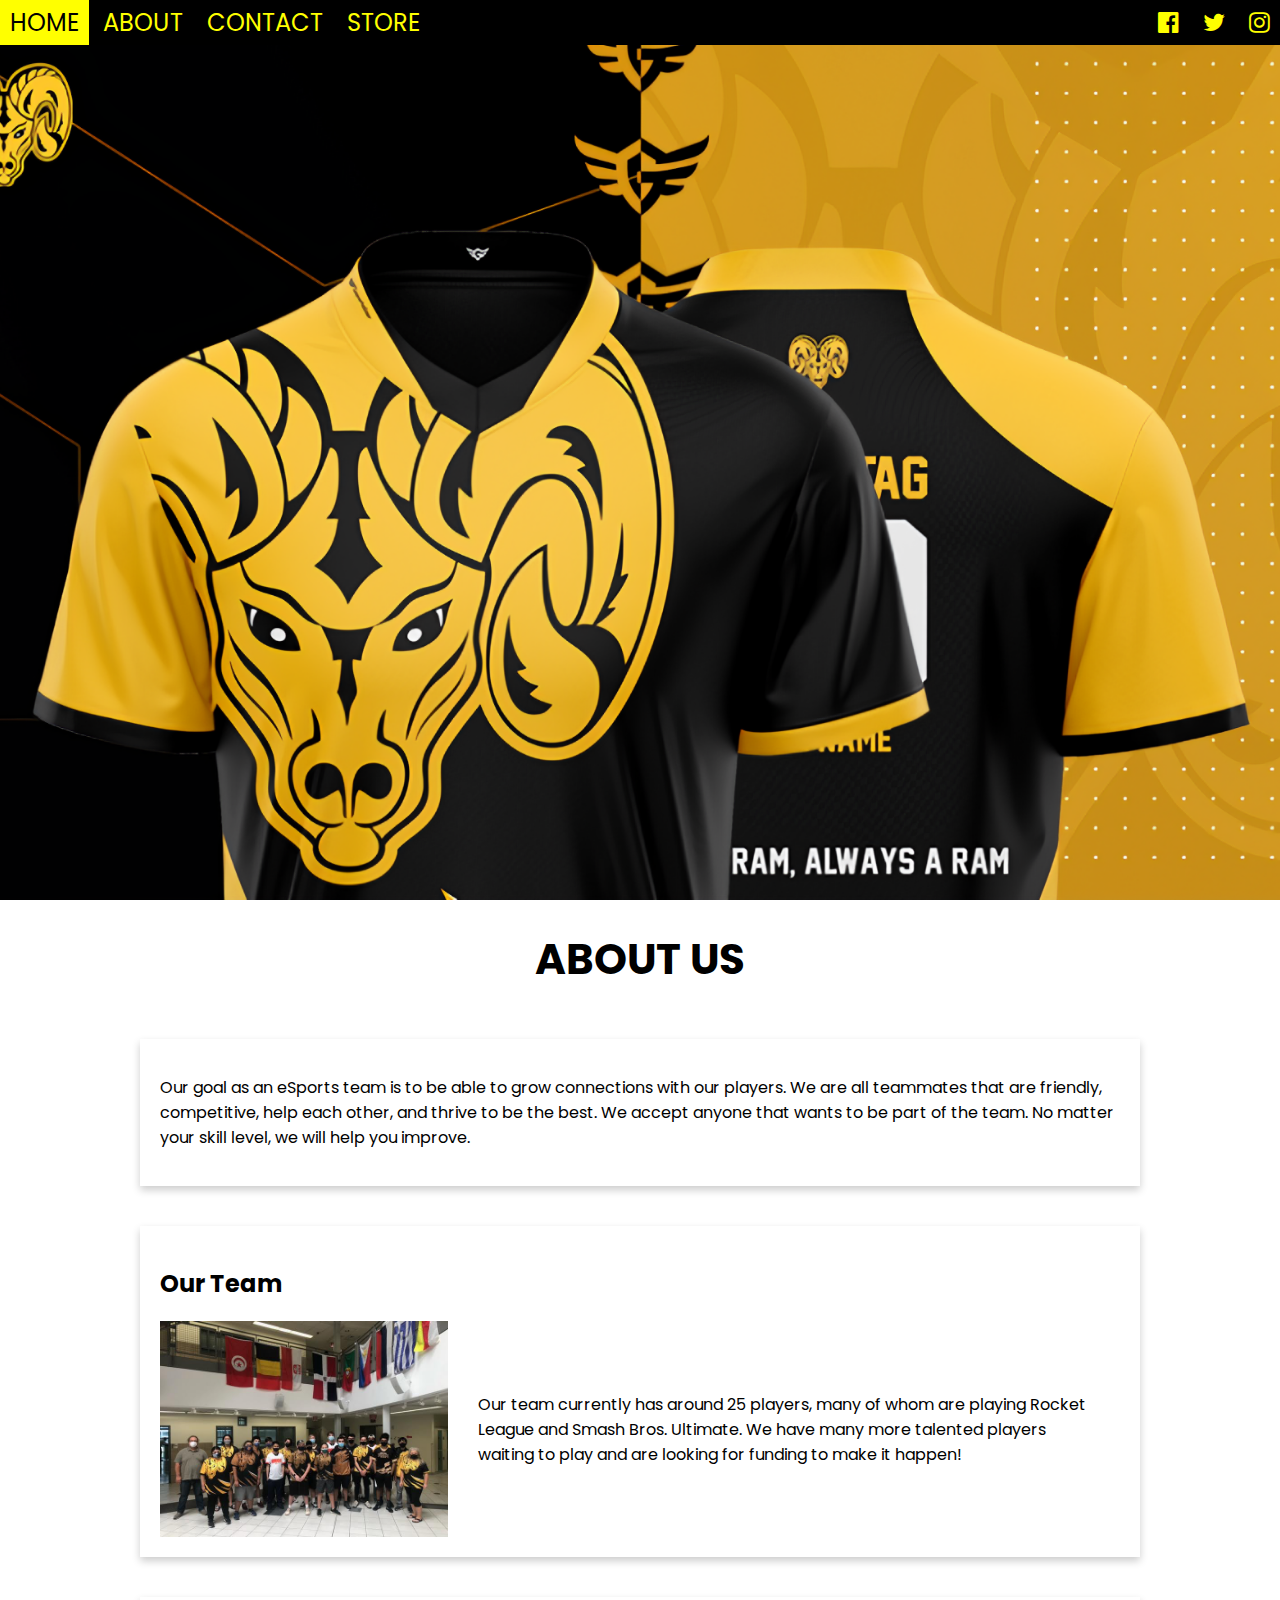
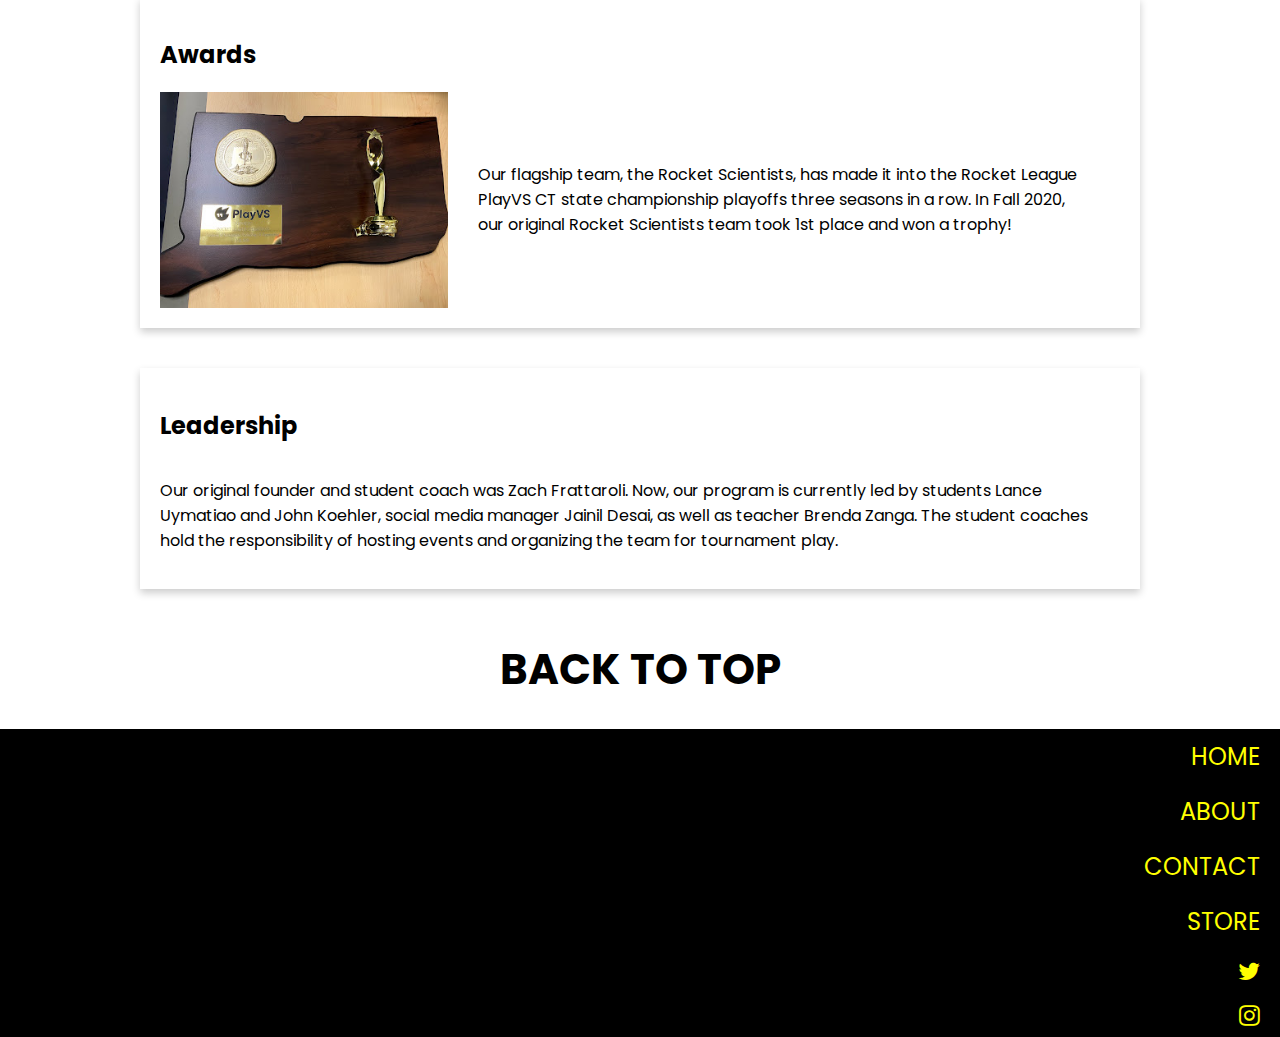
==== about.html @ bc7d5bd3 "Site launch" ====
<!DOCTYPE html>
<html lang="en">

<head>
  <meta charset="UTF-8">
  <meta name="viewport" content="width=device-width, initial-scale=1.0">
  <title>About</title>
  <link rel="stylesheet" href="assets/css/style.css">
  <link rel="stylesheet" href="https://cdnjs.cloudflare.com/ajax/libs/font-awesome/4.7.0/css/font-awesome.min.css">
  <link rel="preconnect" href="https://fonts.gstatic.com">
  <link href="https://fonts.googleapis.com/css2?family=Poppins:wght@500&display=swap" rel="stylesheet">
</head>

<body class='home'>
  <div class="wrapper">
    <header>
      <header>
        <nav>
          <a href="index.html">Home</a>
          <a href="about.html">About</a>
          <a href="contact.html">Contact</a>
          <a href="https://esportsgear.com/collections/aite-rams?page=1">Store</a>
          <nav class="social-nav">
            <a class="facebook" href="https://facebook.com"><i class="fa fa-facebook-official" aria-hidden="true"></i></a>
            <a class="twitter" href="https://twitter.com"><i class="fa fa-twitter" aria-hidden="true"></i></a>
            <a class="instagram" href="https://instagram.com"><i class="fa fa-instagram" aria-hidden="true"></i></a>
          </nav>
        </nav>
      </header>
    </header>
    <div class="big-hero">

    </div>
    <main>
      <h1>About Us</h1>
      <section>
        <p>Our goal as an eSports team is to be able to grow connections with our players. We are all teammates that are friendly, competitive, help each other, and thrive to be the best. We accept anyone that wants to be part of the team. No matter your skill level, we will help you improve. </p>
      </section>
      <section>
        <div class="section-heading">
          <h2>Our Team</h2>
        </div>
        <div class="content-wrapper">
          <div class="section-image">
              <img src="assets/images/team.jfif" alt="Team Image">
          </div>
          <div class="section-content">
            <p>Our team currently has around 25 players, many of whom are playing Rocket League and Smash Bros. Ultimate. We have many more talented players waiting to play and are looking for funding to make it happen!</p>
          </div>
        </div>
      </section>
      <section>
        <div class="section-heading">
          <h2>Awards</h2>
        </div>
        <div class="content-wrapper">
          <div class="section-image">
              <img src="assets/images/trophy.jpeg" alt="Trophy Image">
          </div>
          <div class="section-content">
            <p>Our flagship team, the Rocket Scientists, has made it into the Rocket League PlayVS CT state championship playoffs three seasons in a row. In Fall 2020, our original Rocket Scientists team took 1st place and won a trophy!</p>
          </div>
        </div>
      </section>
      <section>
        <div class="section-heading">
          <h2>Leadership</h2>
        </div>
        <div class="content-wrapper">
          <div>
            <p>Our original founder and student coach was Zach Frattaroli. Now, our program is currently led by students Lance Uymatiao and John Koehler, social media manager Jainil Desai, as well as teacher Brenda Zanga. The student coaches hold the responsibility of hosting events and organizing the team for tournament play.</p>
          </div>
        </div>
      </section>
      <h1><a href='#top'>BACK TO TOP</a></h1>
    </main>
    <footer>
      <nav>
        <a href="/">Home</a>
        <a href="about.html">About</a>
        <a href="contact.html">Contact</a>
        <a href="https://esportsgear.com/collections/aite-rams?page=1">Store</a>
        <a class="twitter" href="https://twitter.com/AITERamsEsports"><i class="fa fa-twitter" aria-hidden="true"></i></a>
        <a class="instagram" href="https://instagram.com/AITE_Rams_Esports"><i class="fa fa-instagram" aria-hidden="true"></i></a>
      </nav>
    </footer>
  </div>
</body>

</html>
---- assets/css/style.css ----
a {
  color: black;
}

.home {
  --primary: #000;
}

* {
  box-sizing: border-box;
}

html {
  font-family: 'Poppins', sans-serif;
  font-size: 16px;
}

body {
  margin: 0;
}

img {
  display: block;
  height: auto;
  width: 100%;
}

.home {
  --light: yellow;
} 
  
header {
  /* position: fixed; */
  background-color: var(--primary);
  width:100%;
  top:0;
  z-index: 10000;
}

header nav a {
  display: block;
  font-size: 1.5em;
  padding: 5px 10px 5px 10px;
  color: var(--light);
  text-decoration: none;
  text-transform: uppercase;
  text-align: center;
}

.social-nav {
  justify-content: center;
  display: flex;
}
    
.big-hero {
  background-image: url("../images/bighero.png");
  background-size: cover;
  background-position:50% 50%;
  background-repeat: no-repeat;
  height: 50vh;
  display:flex;
  align-items: center;
  justify-content: center;
}

a {
  text-decoration: none;
}

h1, li {
  display: block;
  text-transform: uppercase;
  font-size: 42px;
  color: black;
}
    
main {
  display: flex;
  flex-direction: column;
  align-items: center;
}
    
section {
  /* border: 2px solid var(--primary); */
  box-shadow: 0 4px 8px 0 rgba(0,0,0,0.2);
  max-width: 1000px;
  margin: 20px;
  padding: 20px;
}

.gallery {
  border: 0px;
  display: grid;
  grid-template-columns: 1fr;
}

.gallery-image {
  margin: 10px;
}

.calendar {
  border: 0px;
  text-align: center;
}

table {
  border-collapse: collapse;
  width: 90%;
  height: 90vh;
  margin: 0px auto 0px auto;
  border: 1px solid black;
}

th,td {
  border: 1px solid black;
}

form {
  border: 2px solid black;
  padding: 10px;
  text-transform: uppercase;
}

input {
  margin: 10px;
}
    
footer {
  background-color: var(--primary);
}
    
footer nav a {
  display: flex;
  flex-direction: column;
  text-align: right;
  font-size: 1.5em;
  padding: 10px 20px 10px 20px;
  color: var(--light);
  text-decoration: none;
  text-transform: uppercase;
}
  
footer {
  background-color: var(--primary);
}
  
footer nav a {
  display: flex;
  flex-direction: column;
  text-align: right;
  font-size: 1.5em;
  padding: 10px 20px 10px 20px;
  color: var(--light);
  text-decoration: none;
  text-transform: uppercase;
}

.dropdown {
  display: block;
}

.dropdown-content {
  background-color: var(--primary);
  display: none;
  position: absolute;
  }

.dropdown-content a {
  color: var(--light);
  display: block;
  text-align: center;
}
    
a:hover {
  color: var(--primary);
  background-color: var(--light);
}

@media screen and (min-width: 768px) {
  header nav a {
    font-size: 1.5em;
  }
  
  footer nav a {
    font-size: 1.5em;
  }
  
  .dropdown {
    display: inline-block;
  }
  .dropdown:hover .dropdown-content {
    display: block;
  }
  .gallery {
    grid-template-columns: 1fr 1fr;
  }
}
  
@media screen and (min-width: 990px) {

  main {
    display: flex;
    flex-direction: column;
    align-items: center;
  }
  
  header {
    position: fixed;
  }

  header nav a {
    display: inline-block;
  }

  nav a, .social-nav {
    display: inline;
  }
  .social-nav {
    float: right;
  }

  .content-wrapper {
    display: flex;
  }
 
  section {
    
    /* border: 2px solid var(--primary); */
    margin: 20px;
    padding: 20px;
  }
  
  .section-image {
    width: 30%;
  }
  
  .section-content {
    display: flex;
    width: 70%;
    text-align: left;
    align-items: center;
    padding: 30px;
  }
  
  .big-hero {
    margin-top: 0px; 
    height: 100vh;
  }
  
  h1 {
    font-size: 42px;
  }

  .dropdown {
    display: inline-block;
  }
  .dropdown:hover .dropdown-content a {
    display: block;
  }

  .gallery {
    grid-template-columns: 1fr 1fr 1fr;
  }
}
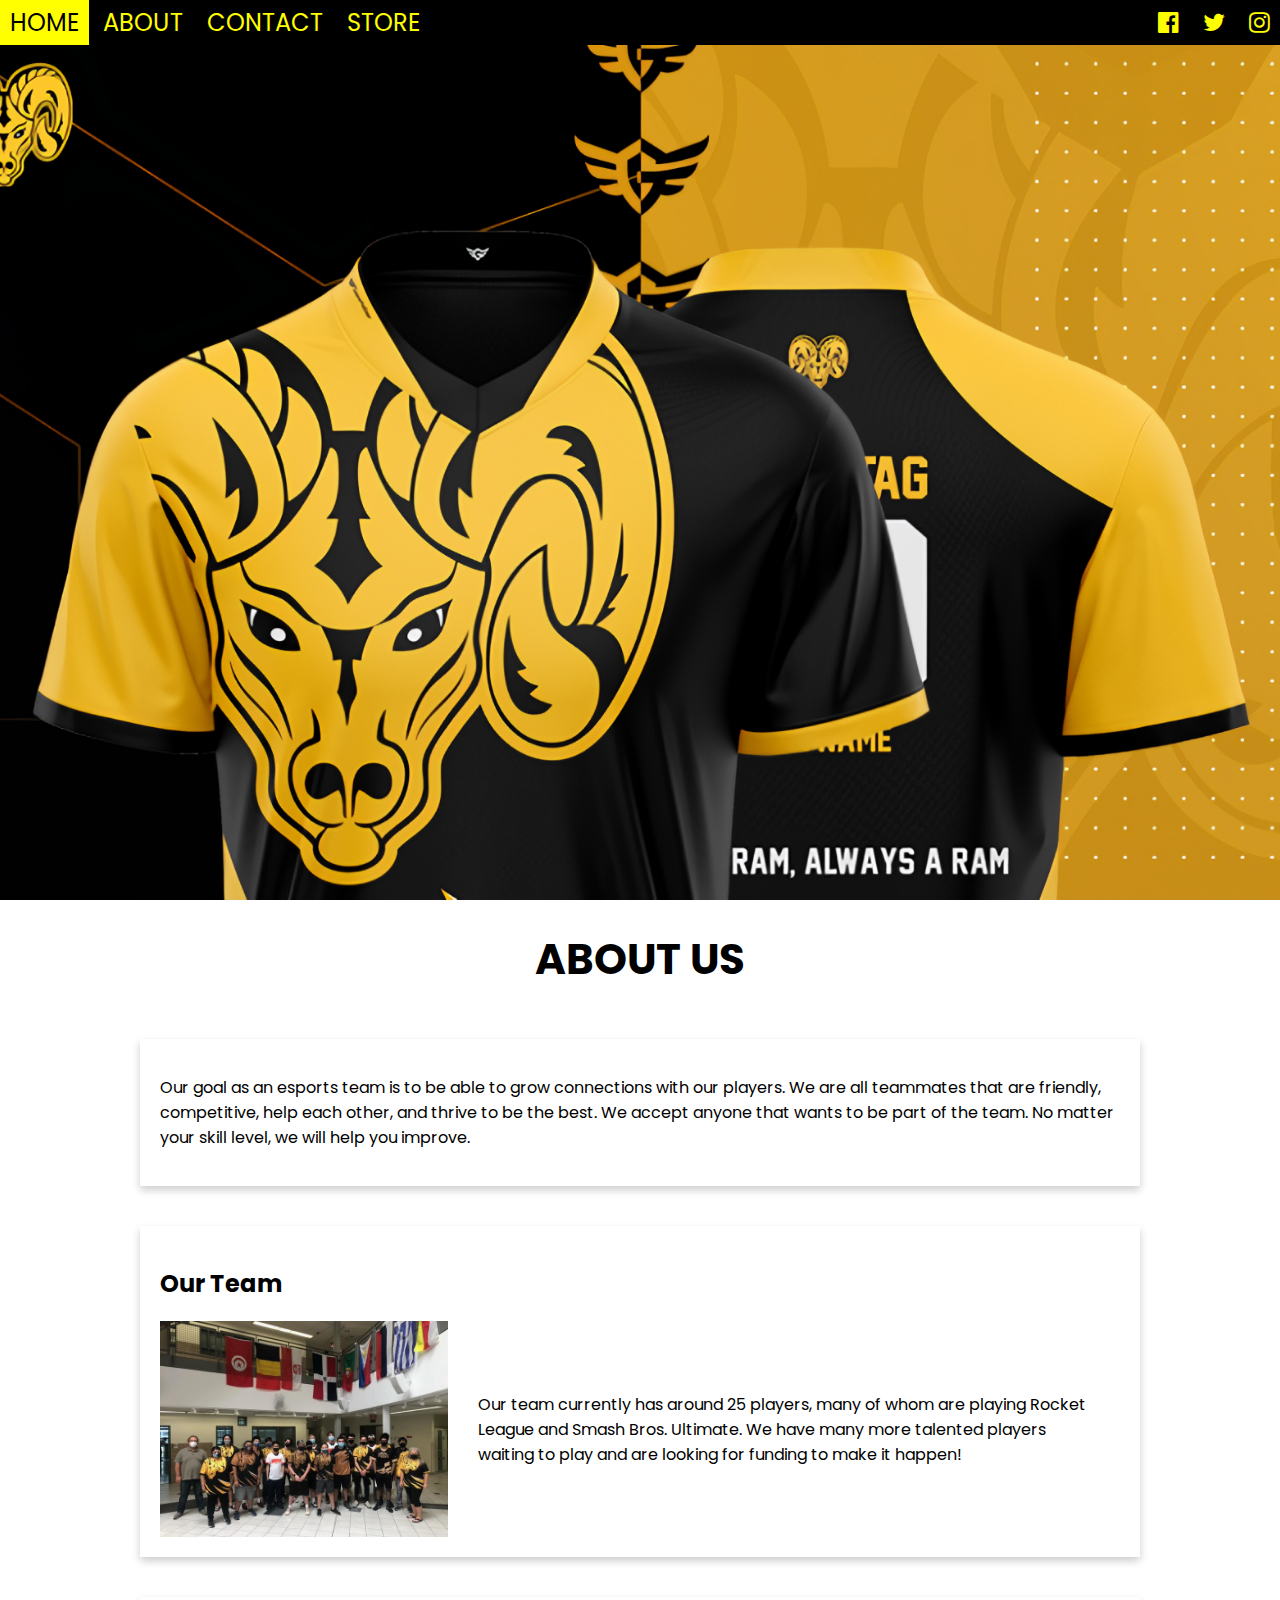
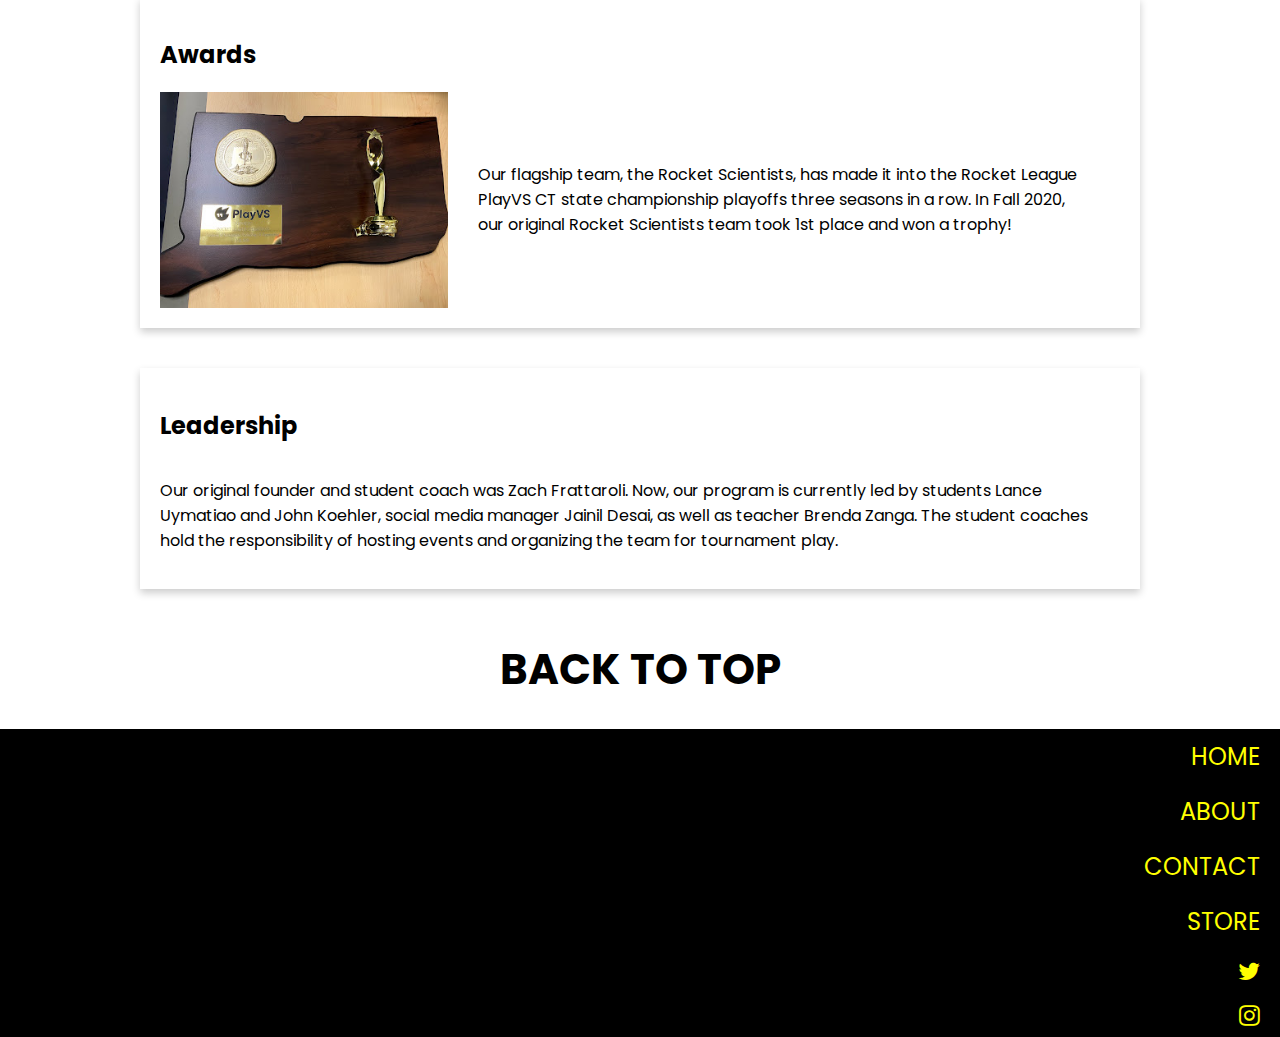
==== commit d4415288: "Update about.html" ====
--- a/about.html
+++ b/about.html
@@ -34,7 +34,7 @@
     <main>
       <h1>About Us</h1>
       <section>
-        <p>Our goal as an eSports team is to be able to grow connections with our players. We are all teammates that are friendly, competitive, help each other, and thrive to be the best. We accept anyone that wants to be part of the team. No matter your skill level, we will help you improve. </p>
+        <p>Our goal as an esports team is to be able to grow connections with our players. We are all teammates that are friendly, competitive, help each other, and thrive to be the best. We accept anyone that wants to be part of the team. No matter your skill level, we will help you improve. </p>
       </section>
       <section>
         <div class="section-heading">
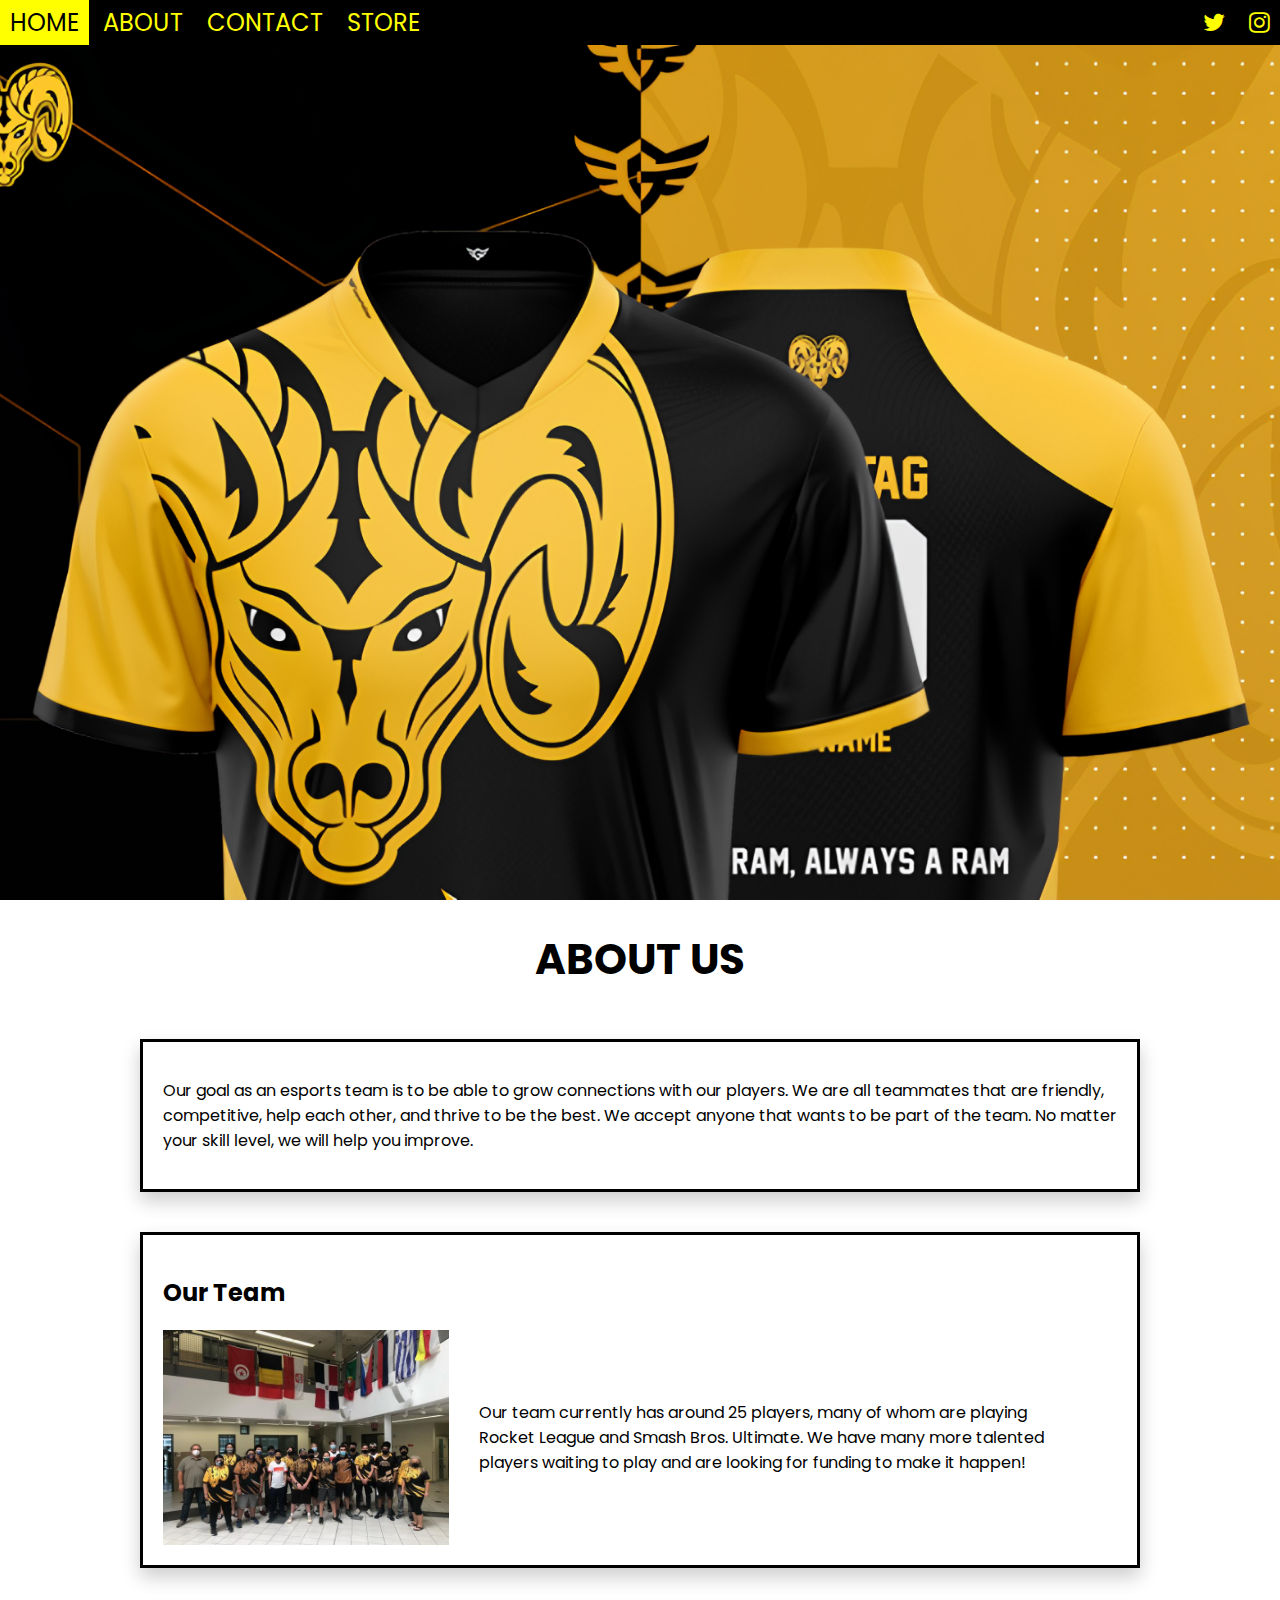
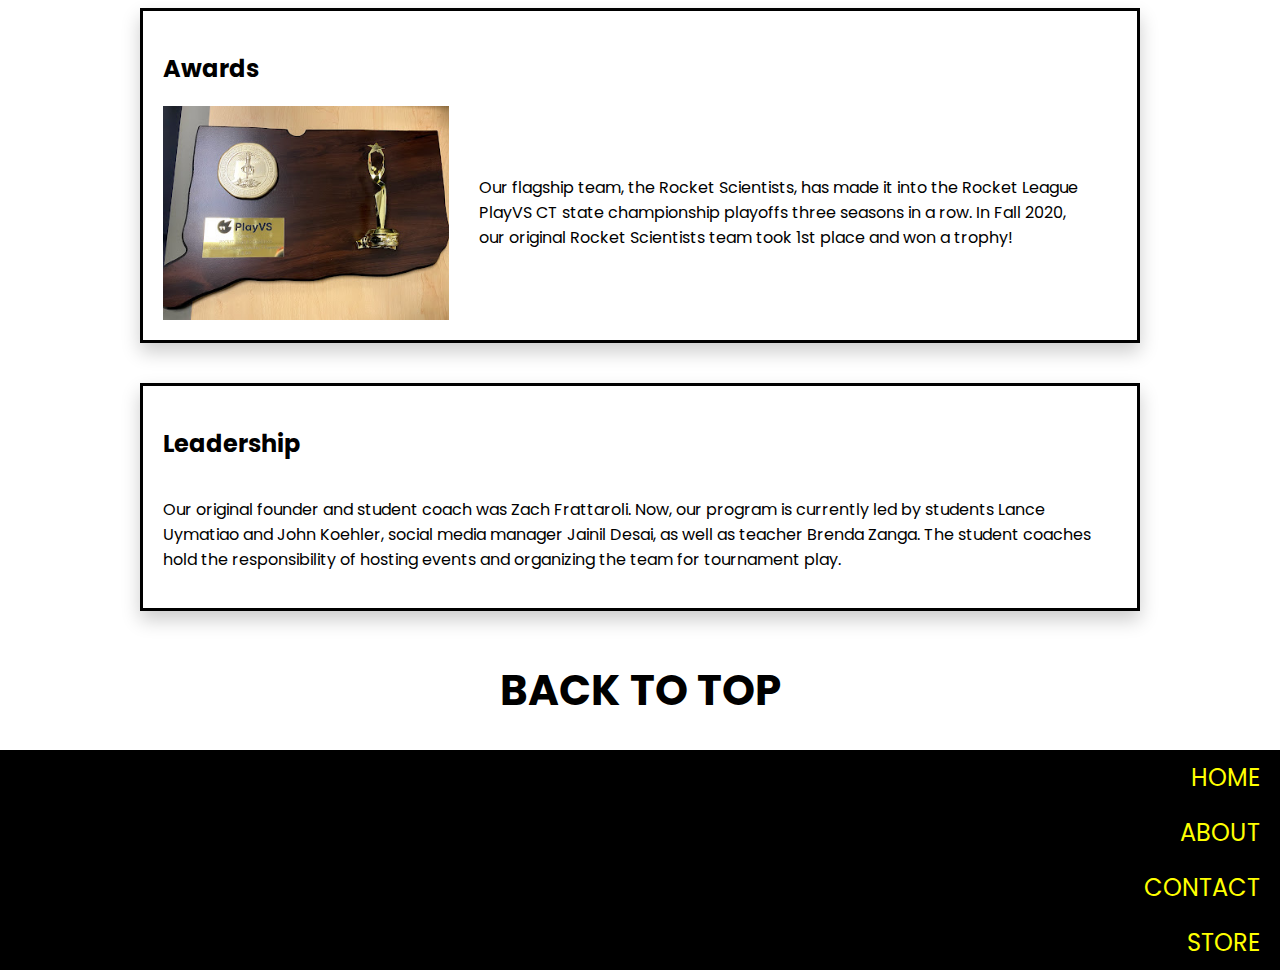
==== commit 837a0230: "Section graphic change and footer shorten" ====
--- a/about.html
+++ b/about.html
@@ -21,7 +21,6 @@
           <a href="contact.html">Contact</a>
           <a href="https://esportsgear.com/collections/aite-rams?page=1">Store</a>
           <nav class="social-nav">
-            <a class="facebook" href="https://facebook.com"><i class="fa fa-facebook-official" aria-hidden="true"></i></a>
             <a class="twitter" href="https://twitter.com"><i class="fa fa-twitter" aria-hidden="true"></i></a>
             <a class="instagram" href="https://instagram.com"><i class="fa fa-instagram" aria-hidden="true"></i></a>
           </nav>
@@ -80,8 +79,6 @@
         <a href="about.html">About</a>
         <a href="contact.html">Contact</a>
         <a href="https://esportsgear.com/collections/aite-rams?page=1">Store</a>
-        <a class="twitter" href="https://twitter.com/AITERamsEsports"><i class="fa fa-twitter" aria-hidden="true"></i></a>
-        <a class="instagram" href="https://instagram.com/AITE_Rams_Esports"><i class="fa fa-instagram" aria-hidden="true"></i></a>
       </nav>
     </footer>
   </div>
--- a/assets/css/style.css
+++ b/assets/css/style.css
@@ -81,11 +81,15 @@
 }
     
 section {
-  /* border: 2px solid var(--primary); */
-  box-shadow: 0 4px 8px 0 rgba(0,0,0,0.2);
+  border: 3px solid var(--primary);
+  box-shadow: 0 9px 18px 0 rgba(0,0,0,0.2);
   max-width: 1000px;
   margin: 20px;
   padding: 20px;
+}
+
+section:hover {
+  transform: scale(1.01); /* (150% zoom - Note: if the zoom is too large, it will go outside of the viewport) */
 }
 
 .gallery {
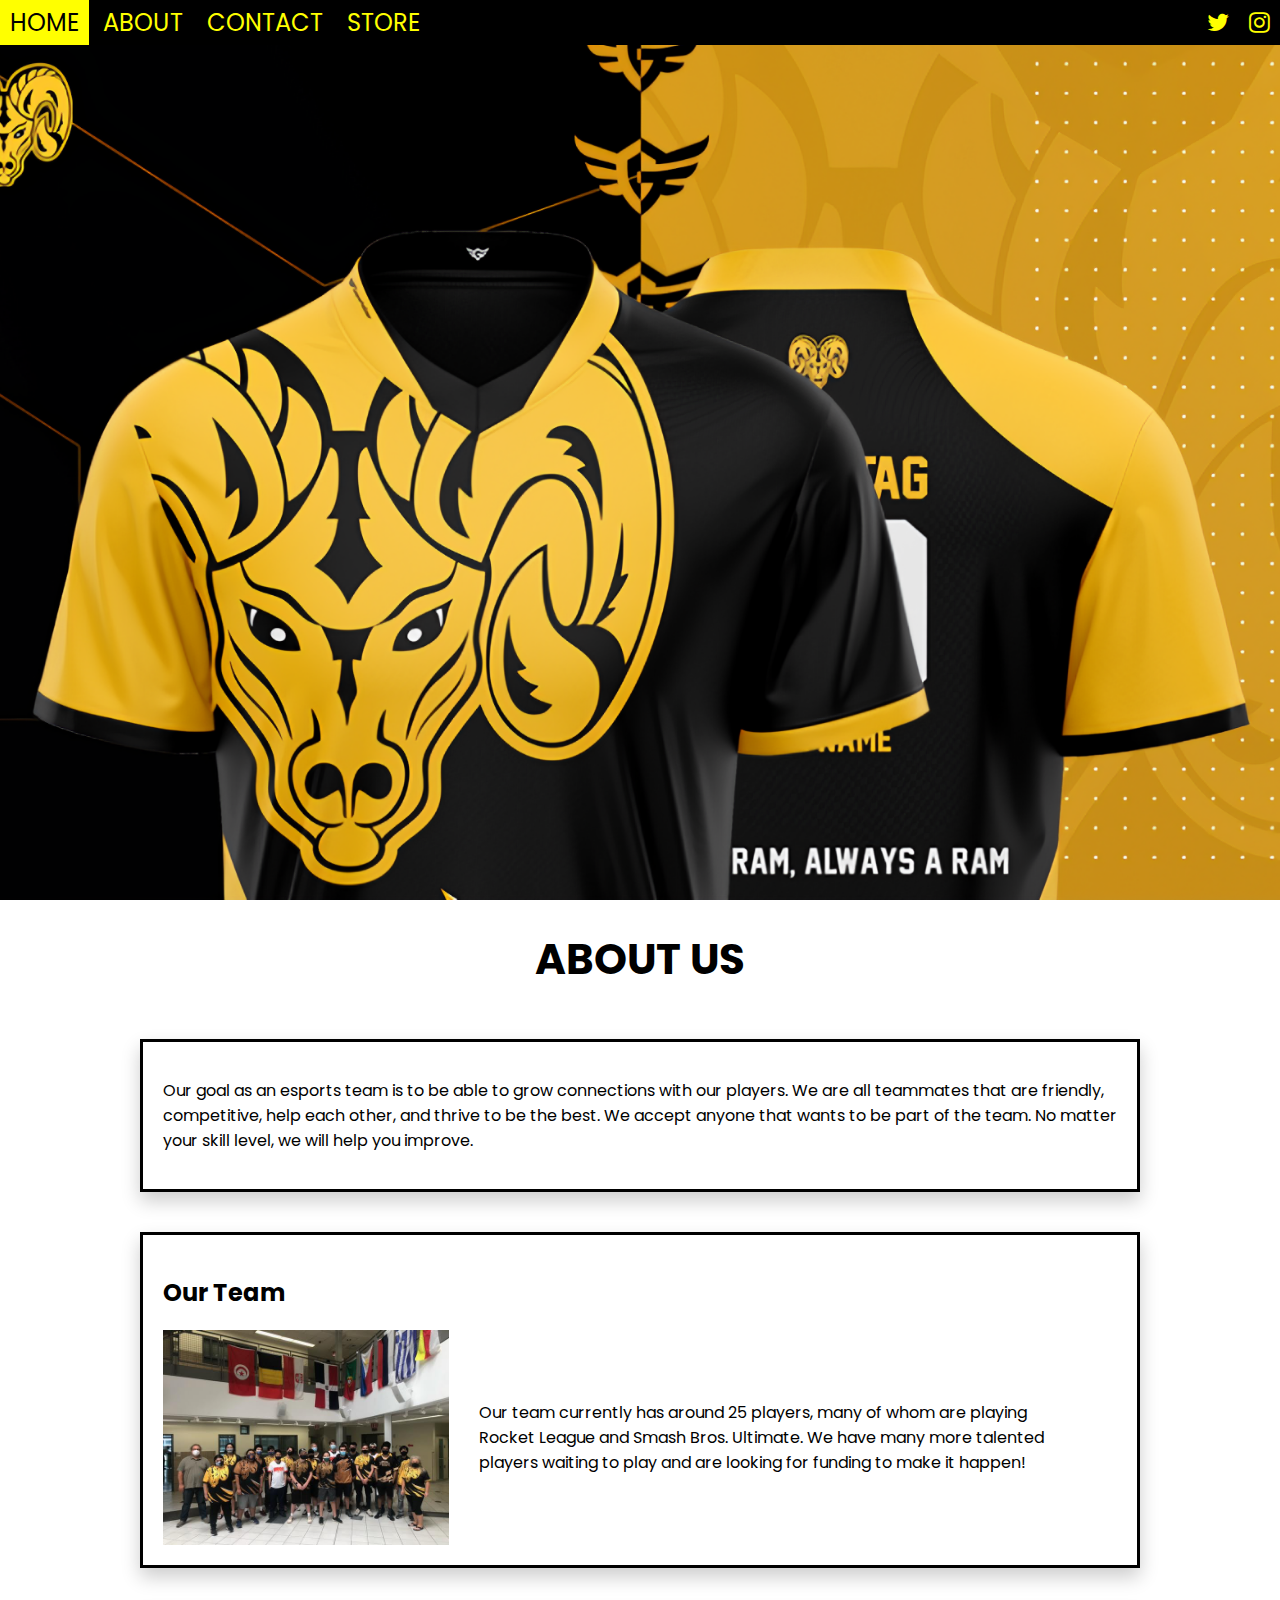
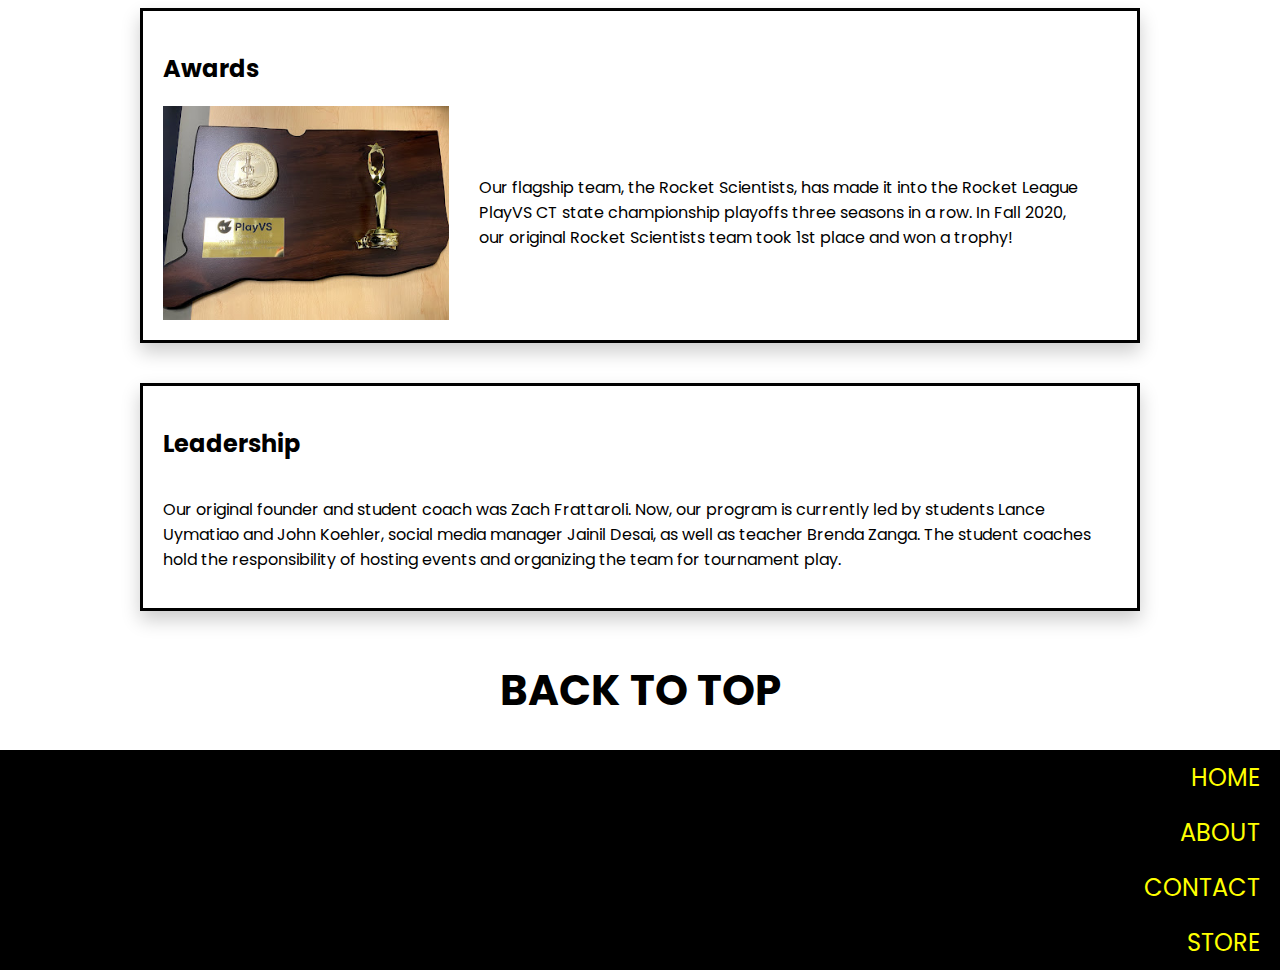
==== commit 762395b2: "Hamburger Menu for other pages" ====
--- a/about.html
+++ b/about.html
@@ -12,21 +12,36 @@
 </head>
 
 <body class='home'>
+
+  <script>
+    function hamburger() {
+      var x = document.getElementById("top-nav");
+      if (x.style.display === "block") {
+        x.style.display = "none";
+      } else {
+        x.style.display = "block";
+      }
+    }
+  </script>
+
   <div class="wrapper">
     <header>
-      <header>
-        <nav>
-          <a href="index.html">Home</a>
-          <a href="about.html">About</a>
-          <a href="contact.html">Contact</a>
-          <a href="https://esportsgear.com/collections/aite-rams?page=1">Store</a>
+      <nav class='mobile-nav'>
+        <a>Rams Esports</a>
+        <a href="javascript:void(0);" class="hamburger" onclick="hamburger()"><i class="fa fa-bars"></i></a>
+      </nav>
+      <nav id="top-nav">
+        <a href="/">Home</a>
+        <a href="about.html">About</a>
+        <a href="contact.html">Contact</a>
+        <a href="https://esportsgear.com/collections/aite-rams?page=1">Store</a>
           <nav class="social-nav">
-            <a class="twitter" href="https://twitter.com"><i class="fa fa-twitter" aria-hidden="true"></i></a>
-            <a class="instagram" href="https://instagram.com"><i class="fa fa-instagram" aria-hidden="true"></i></a>
+            <a class="twitter" href="https://twitter.com/AITERamsEsports"><i class="fa fa-twitter" aria-hidden="true"></i></a>
+            <a class="instagram" href="https://instagram.com/AITE_Rams_Esports"><i class="fa fa-instagram" aria-hidden="true"></i></a>
           </nav>
-        </nav>
-      </header>
+      </nav>
     </header>
+    
     <div class="big-hero">
 
     </div>
--- a/assets/css/style.css
+++ b/assets/css/style.css
@@ -35,9 +35,10 @@
   width:100%;
   top:0;
   z-index: 10000;
-}
-
-header nav a {
+  justify-content: center;
+}
+
+header a {
   display: block;
   font-size: 1.5em;
   padding: 5px 10px 5px 10px;
@@ -47,9 +48,21 @@
   text-align: center;
 }
 
+.top-nav {
+  display: none;
+}
+
 .social-nav {
   justify-content: center;
   display: flex;
+}
+
+.mobile-nav a {
+  display: inline-block;
+}
+
+.hamburger {
+  float: right;
 }
     
 .big-hero {
@@ -89,7 +102,7 @@
 }
 
 section:hover {
-  transform: scale(1.01); /* (150% zoom - Note: if the zoom is too large, it will go outside of the viewport) */
+  transform: scale(1.05); /* (150% zoom - Note: if the zoom is too large, it will go outside of the viewport) */
 }
 
 .gallery {
@@ -181,23 +194,27 @@
 }
 
 @media screen and (min-width: 768px) {
-  header nav a {
+  header nav a, .social-nav a {
     font-size: 1.5em;
+    display: inline-block;
+  }
+
+  .social-nav {
+    float: right;
+  }
+
+  .mobile-nav {
+    display: none;
   }
   
   footer nav a {
     font-size: 1.5em;
   }
-  
-  .dropdown {
-    display: inline-block;
-  }
-  .dropdown:hover .dropdown-content {
-    display: block;
-  }
+
   .gallery {
     grid-template-columns: 1fr 1fr;
   }
+
 }
   
 @media screen and (min-width: 990px) {
@@ -216,20 +233,11 @@
     display: inline-block;
   }
 
-  nav a, .social-nav {
-    display: inline;
-  }
-  .social-nav {
-    float: right;
-  }
-
   .content-wrapper {
     display: flex;
   }
  
   section {
-    
-    /* border: 2px solid var(--primary); */
     margin: 20px;
     padding: 20px;
   }
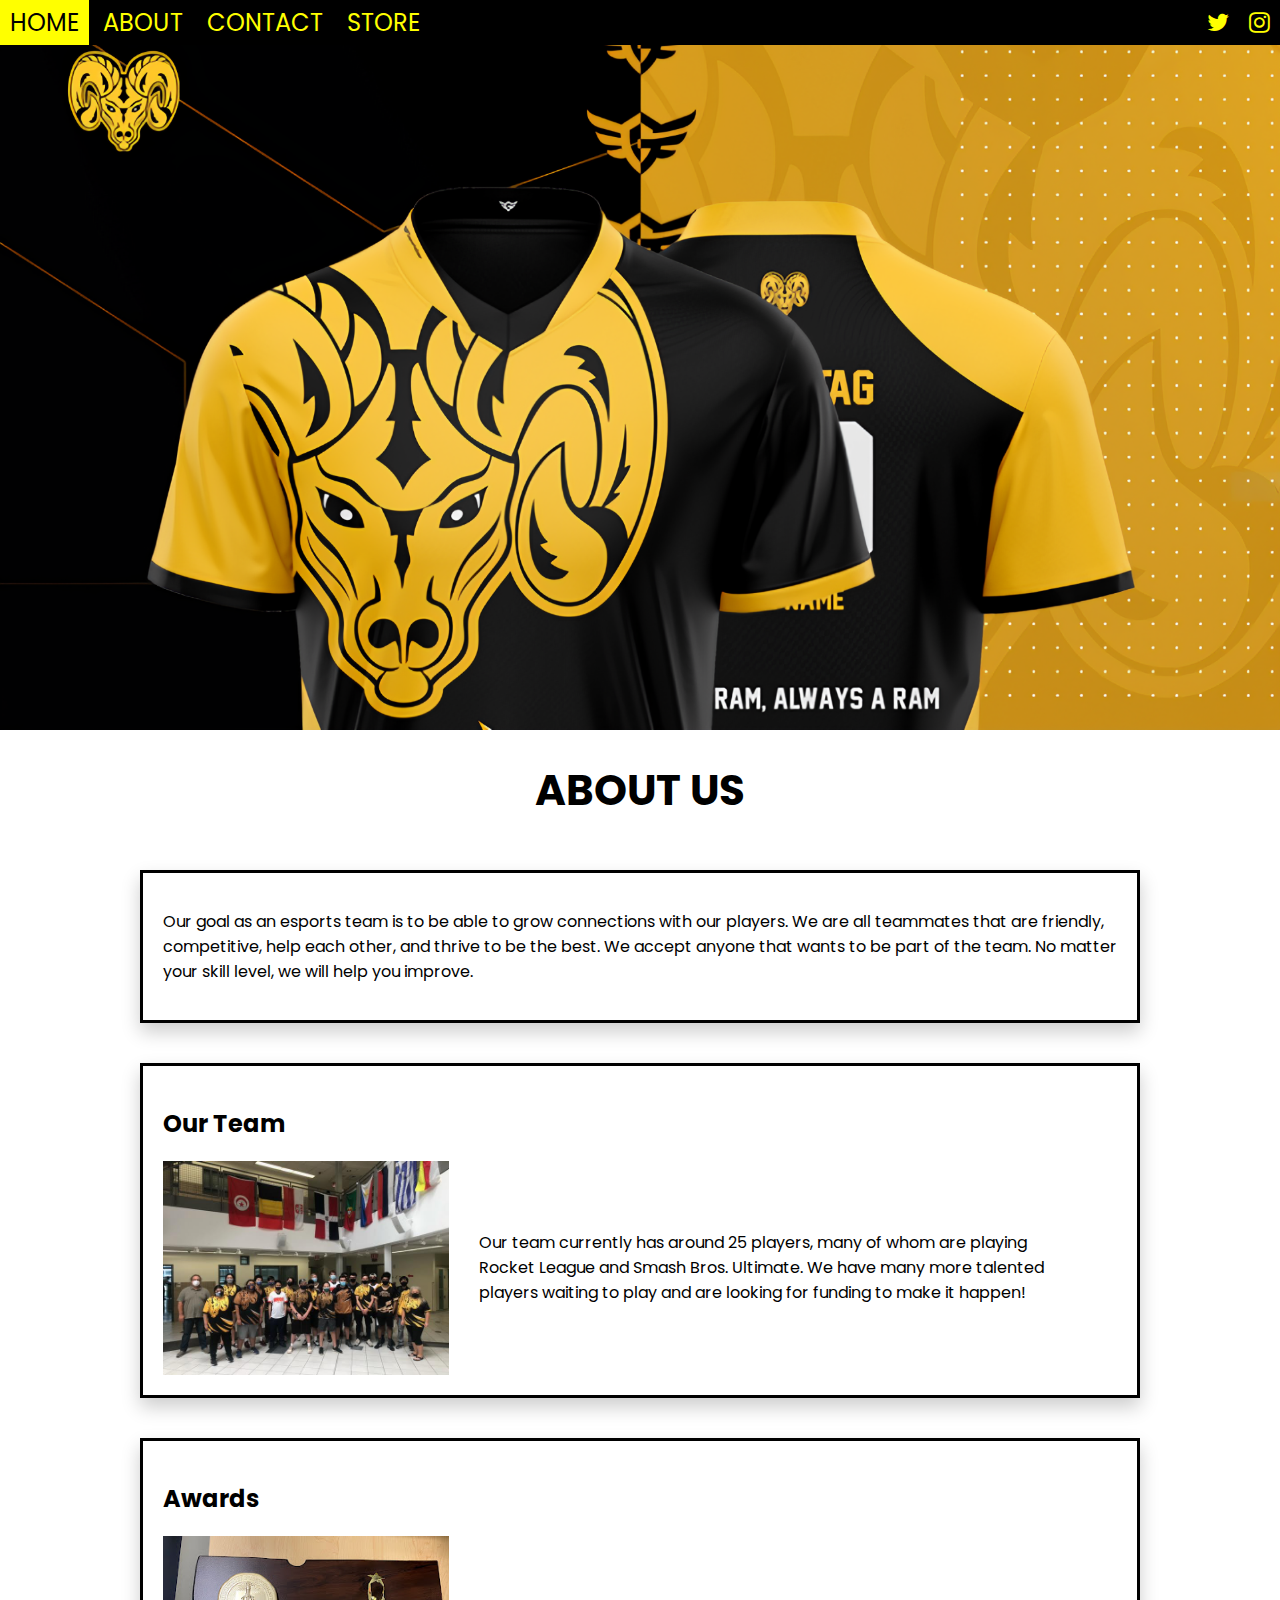
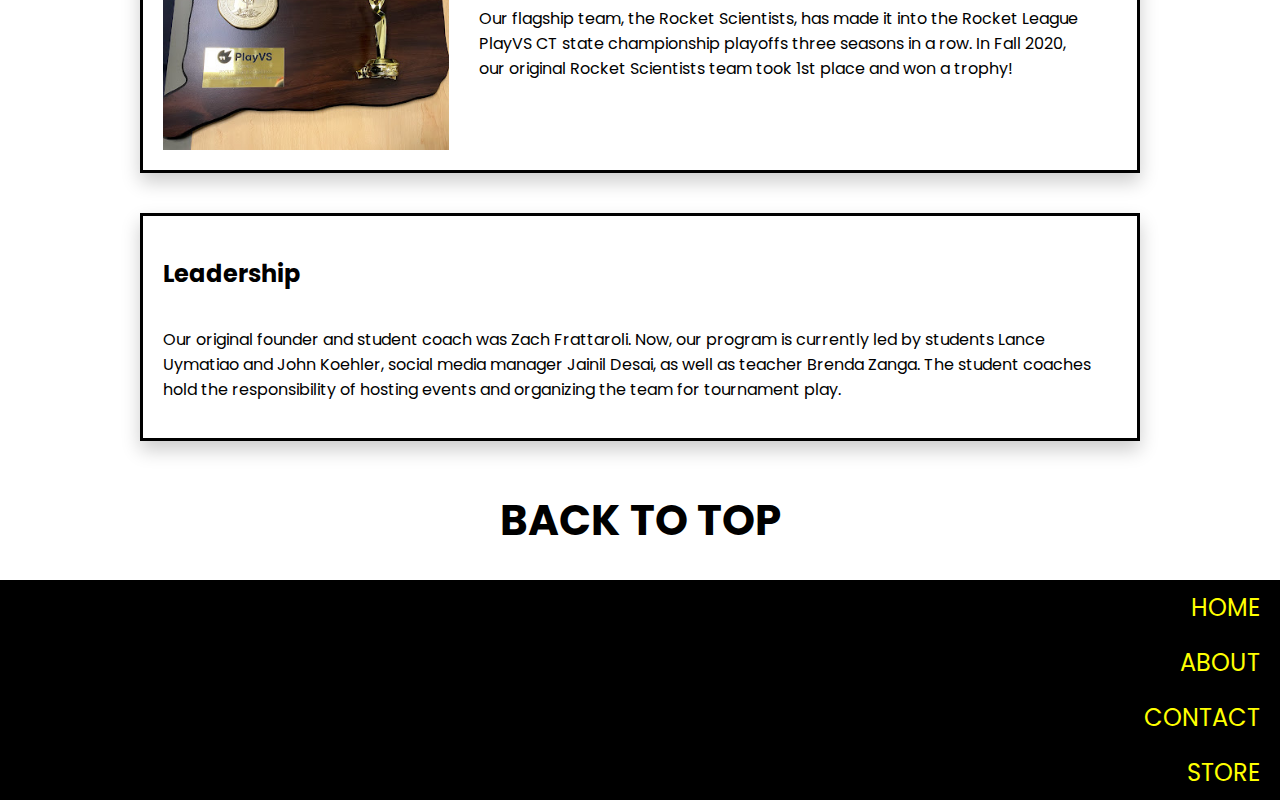
==== commit dbb1ba79: "Big hero slideshow" ====
--- a/about.html
+++ b/about.html
@@ -13,17 +13,6 @@
 
 <body class='home'>
 
-  <script>
-    function hamburger() {
-      var x = document.getElementById("top-nav");
-      if (x.style.display === "block") {
-        x.style.display = "none";
-      } else {
-        x.style.display = "block";
-      }
-    }
-  </script>
-
   <div class="wrapper">
     <header>
       <nav class='mobile-nav'>
@@ -34,17 +23,32 @@
         <a href="/">Home</a>
         <a href="about.html">About</a>
         <a href="contact.html">Contact</a>
-        <a href="https://esportsgear.com/collections/aite-rams?page=1">Store</a>
+        <a href="https://esportsgear.com/collections/aite-rams?page=1" target='_blank'>Store</a>
           <nav class="social-nav">
             <a class="twitter" href="https://twitter.com/AITERamsEsports"><i class="fa fa-twitter" aria-hidden="true"></i></a>
             <a class="instagram" href="https://instagram.com/AITE_Rams_Esports"><i class="fa fa-instagram" aria-hidden="true"></i></a>
           </nav>
       </nav>
     </header>
-    
-    <div class="big-hero">
 
+    <div class="big-hero-container">
+      <div class="slides fade">
+        <img src="assets/images/bighero.png">
+      </div>
+
+      <div class="slides fade">
+        <img src="assets/images/rocketleague.jpg">
+      </div>
+
+      <div class="slides fade">
+        <img src="assets/images/smash.jpg">
+      </div>
+
+      <div class="slides fade">
+        <img src="assets/images/minecraft.png">
+      </div>
     </div>
+
     <main>
       <h1>About Us</h1>
       <section>
@@ -97,6 +101,33 @@
       </nav>
     </footer>
   </div>
+
+  <script>
+    function hamburger() {
+      var x = document.getElementById("top-nav");
+      if (x.style.display === "block") {
+        x.style.display = "none";
+      } else {
+        x.style.display = "block";
+      }
+    }
+
+    var slideIndex = 0;
+    showSlides();
+
+    function showSlides() {
+      var i;
+      var slides = document.getElementsByClassName("slides");
+      for (i = 0; i < slides.length; i++) {
+        slides[i].style.display = "none";
+      }
+      slideIndex++;
+      if (slideIndex > slides.length) {slideIndex = 1}
+      slides[slideIndex-1].style.display = "block";
+      setTimeout(showSlides, 6000); // Change image every 2 seconds
+    } 
+  </script>
+
 </body>
 
 </html>--- a/assets/css/style.css
+++ b/assets/css/style.css
@@ -65,15 +65,32 @@
   float: right;
 }
     
-.big-hero {
-  background-image: url("../images/bighero.png");
-  background-size: cover;
-  background-position:50% 50%;
-  background-repeat: no-repeat;
-  height: 50vh;
-  display:flex;
-  align-items: center;
-  justify-content: center;
+.big-hero-container {
+  width:100%;
+  position: relative;
+  margin: auto;
+}
+
+.slides {
+  width: 100%;
+  display: none;
+} 
+
+.fade {
+  -webkit-animation-name: fade;
+  -webkit-animation-duration: 1.5s;
+  animation-name: fade;
+  animation-duration: 1.5s;
+}
+
+@-webkit-keyframes fade {
+  from {opacity: .4}
+  to {opacity: 1}
+}
+
+@keyframes fade {
+  from {opacity: .4}
+  to {opacity: 1}
 }
 
 a {
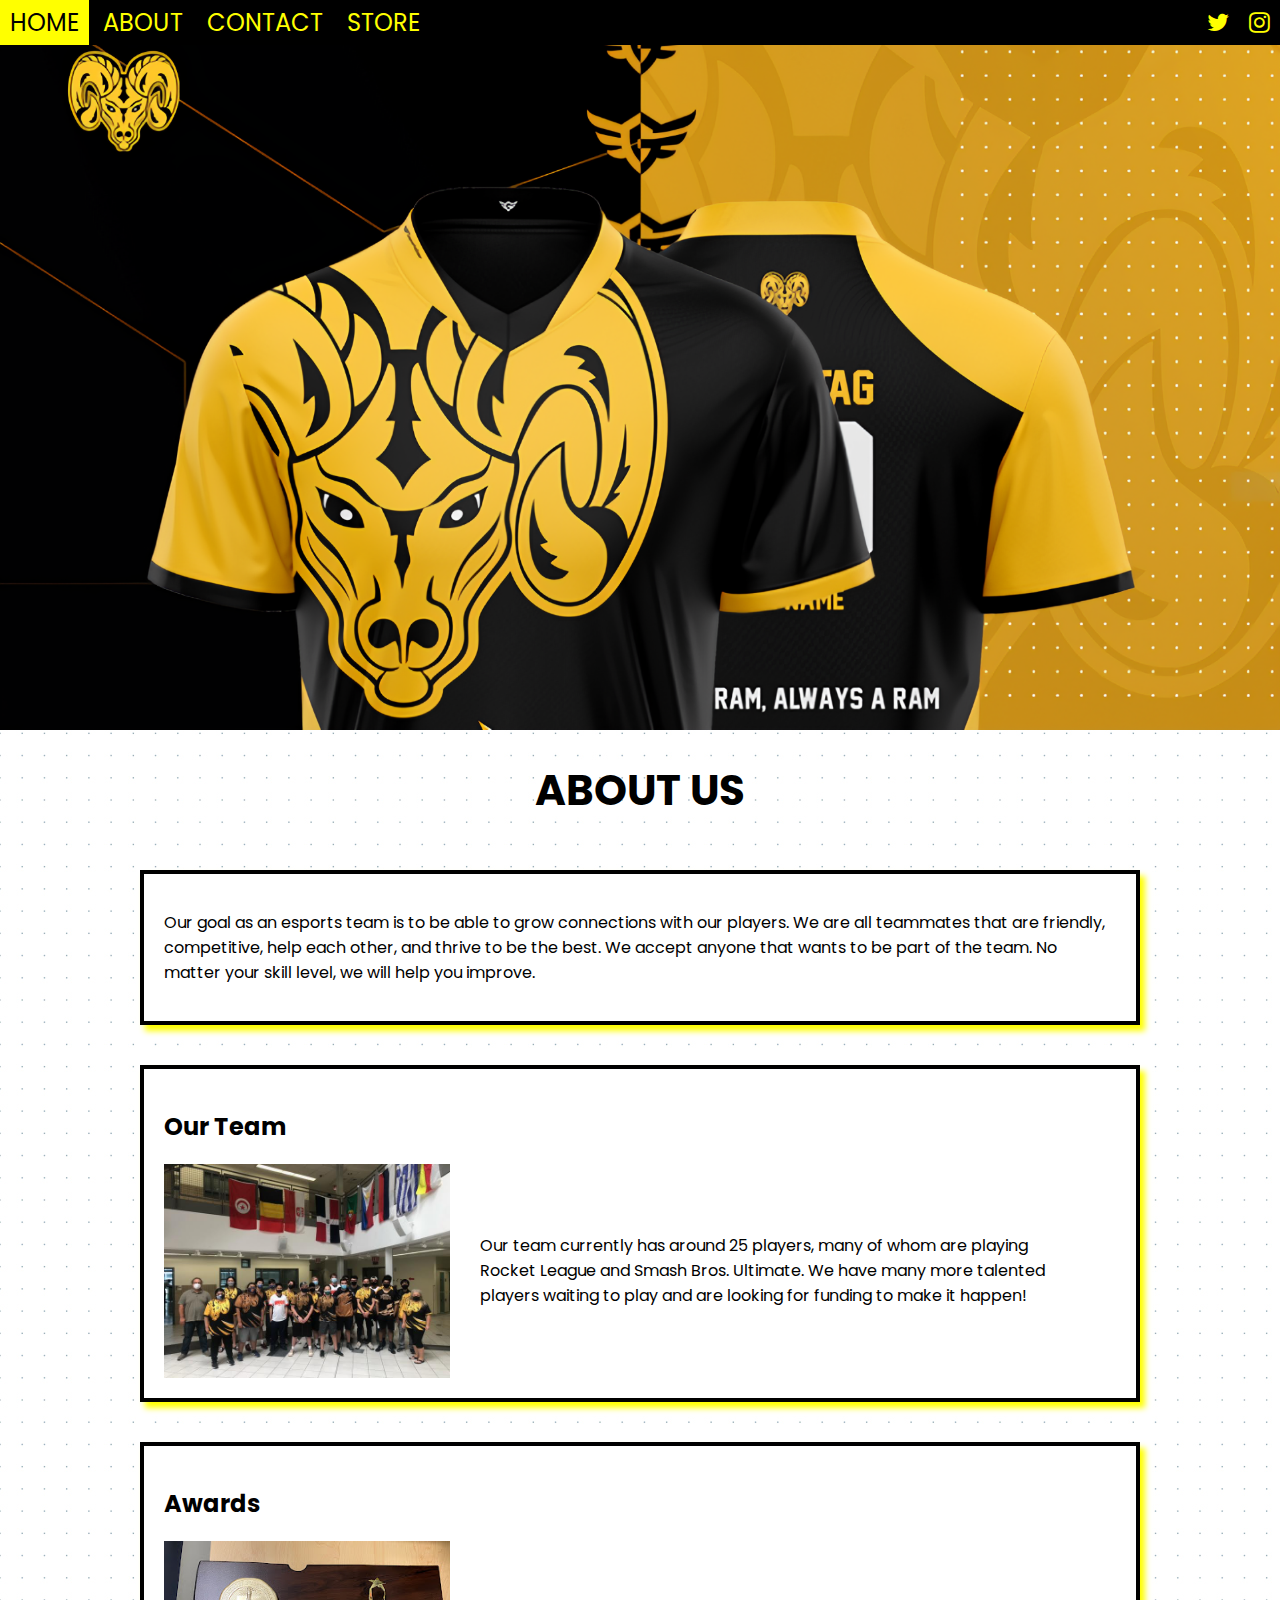
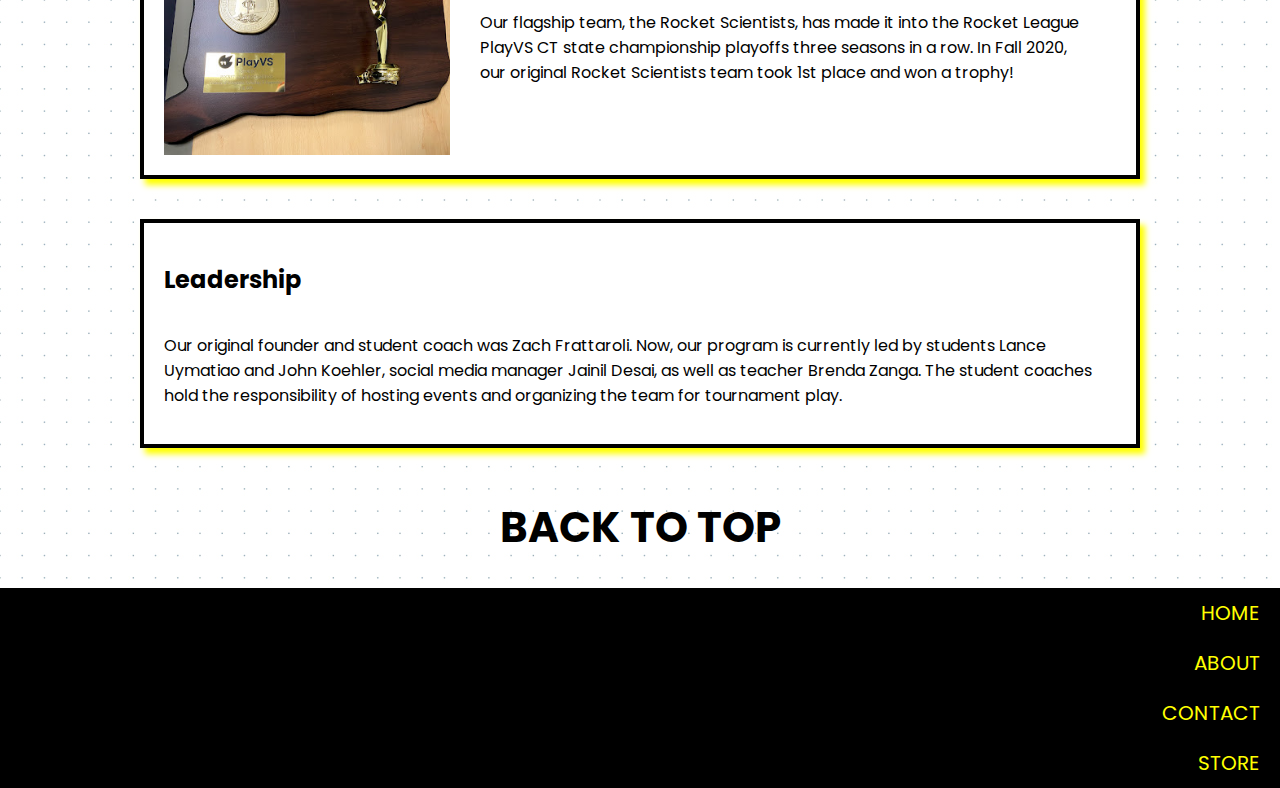
==== commit 1a6f0b39: "Graphics" ====
--- a/about.html
+++ b/about.html
@@ -16,7 +16,7 @@
   <div class="wrapper">
     <header>
       <nav class='mobile-nav'>
-        <a>Rams Esports</a>
+        <a>AITE Rams Esports</a>
         <a href="javascript:void(0);" class="hamburger" onclick="hamburger()"><i class="fa fa-bars"></i></a>
       </nav>
       <nav id="top-nav">
--- a/assets/css/style.css
+++ b/assets/css/style.css
@@ -4,6 +4,9 @@
 
 .home {
   --primary: #000;
+  background-image: url(/assets/images/dot-grid.png);
+  background-color: #eeecec;
+  --light: yellow;
 }
 
 * {
@@ -24,13 +27,9 @@
   height: auto;
   width: 100%;
 }
-
-.home {
-  --light: yellow;
-} 
   
 header {
-  /* position: fixed; */
+  position: fixed;
   background-color: var(--primary);
   width:100%;
   top:0;
@@ -48,10 +47,6 @@
   text-align: center;
 }
 
-.top-nav {
-  display: none;
-}
-
 .social-nav {
   justify-content: center;
   display: flex;
@@ -61,6 +56,10 @@
   display: inline-block;
 }
 
+#top-nav {
+  display: none;
+}
+
 .hamburger {
   float: right;
 }
@@ -68,7 +67,9 @@
 .big-hero-container {
   width:100%;
   position: relative;
-  margin: auto;
+  margin-left: auto;
+  margin-right: auto;
+  background-color: black;
 }
 
 .slides {
@@ -84,12 +85,12 @@
 }
 
 @-webkit-keyframes fade {
-  from {opacity: .4}
+  from {opacity: .7}
   to {opacity: 1}
 }
 
 @keyframes fade {
-  from {opacity: .4}
+  from {opacity: .7}
   to {opacity: 1}
 }
 
@@ -111,11 +112,12 @@
 }
     
 section {
-  border: 3px solid var(--primary);
-  box-shadow: 0 9px 18px 0 rgba(0,0,0,0.2);
+  border: 4px solid var(--primary);
+  box-shadow: 5px 6px 6px yellow;
   max-width: 1000px;
   margin: 20px;
   padding: 20px;
+  background-color: white;
 }
 
 section:hover {
@@ -162,27 +164,12 @@
 footer {
   background-color: var(--primary);
 }
-    
+
 footer nav a {
   display: flex;
   flex-direction: column;
   text-align: right;
-  font-size: 1.5em;
-  padding: 10px 20px 10px 20px;
-  color: var(--light);
-  text-decoration: none;
-  text-transform: uppercase;
-}
-  
-footer {
-  background-color: var(--primary);
-}
-  
-footer nav a {
-  display: flex;
-  flex-direction: column;
-  text-align: right;
-  font-size: 1.5em;
+  font-size: 1.25em;
   padding: 10px 20px 10px 20px;
   color: var(--light);
   text-decoration: none;
@@ -205,7 +192,7 @@
   text-align: center;
 }
     
-a:hover {
+header a:hover {
   color: var(--primary);
   background-color: var(--light);
 }
@@ -223,9 +210,9 @@
   .mobile-nav {
     display: none;
   }
-  
-  footer nav a {
-    font-size: 1.5em;
+
+  #top-nav {
+    display: block;
   }
 
   .gallery {
@@ -235,7 +222,6 @@
 }
   
 @media screen and (min-width: 990px) {
-
   main {
     display: flex;
     flex-direction: column;
@@ -261,6 +247,7 @@
   
   .section-image {
     width: 30%;
+    height: 100%;
   }
   
   .section-content {
@@ -271,11 +258,6 @@
     padding: 30px;
   }
   
-  .big-hero {
-    margin-top: 0px; 
-    height: 100vh;
-  }
-  
   h1 {
     font-size: 42px;
   }
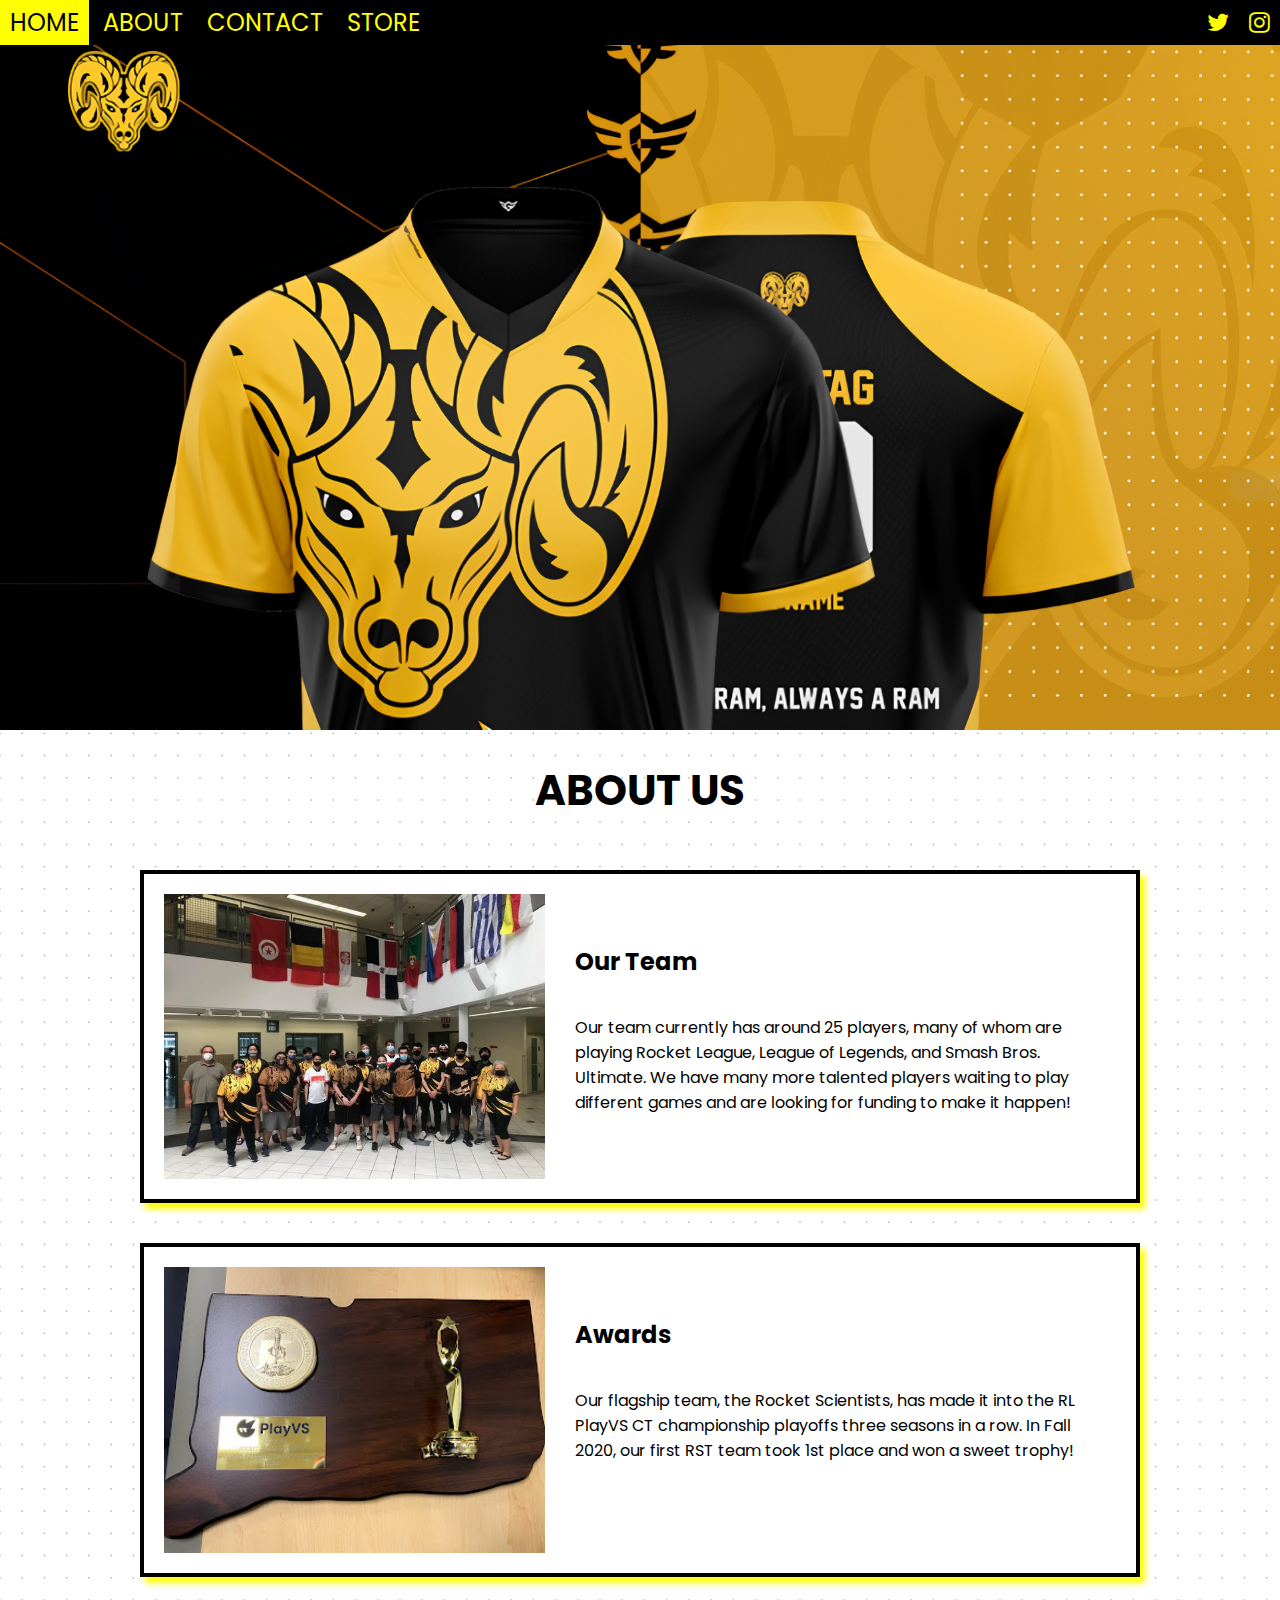
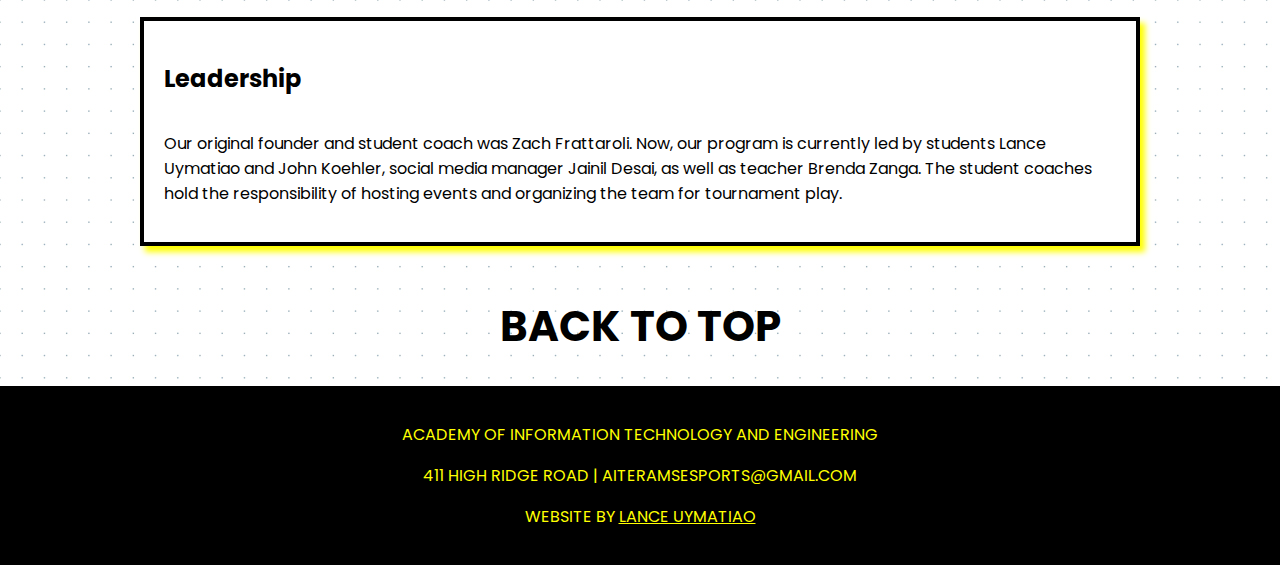
==== commit 4c8cd22b: "Big update" ====
--- a/about.html
+++ b/about.html
@@ -52,39 +52,36 @@
     <main>
       <h1>About Us</h1>
       <section>
-        <p>Our goal as an esports team is to be able to grow connections with our players. We are all teammates that are friendly, competitive, help each other, and thrive to be the best. We accept anyone that wants to be part of the team. No matter your skill level, we will help you improve. </p>
-      </section>
-      <section>
-        <div class="section-heading">
-          <h2>Our Team</h2>
+        <div class="section-image">
+          <img src="assets/images/team.jfif" alt="Team Image">
         </div>
         <div class="content-wrapper">
-          <div class="section-image">
-              <img src="assets/images/team.jfif" alt="Team Image">
+          <div class="section-heading">
+            <h2>Our Team</h2>
           </div>
           <div class="section-content">
-            <p>Our team currently has around 25 players, many of whom are playing Rocket League and Smash Bros. Ultimate. We have many more talented players waiting to play and are looking for funding to make it happen!</p>
+            <p>Our team currently has around 25 players, many of whom are playing Rocket League, League of Legends, and Smash Bros. Ultimate. We have many more talented players waiting to play different games and are looking for funding to make it happen!</p>
           </div>
         </div>
       </section>
       <section>
-        <div class="section-heading">
-          <h2>Awards</h2>
+        <div class="section-image">
+          <img src="assets/images/trophy.jpeg" alt="Trophy Image">
         </div>
         <div class="content-wrapper">
-          <div class="section-image">
-              <img src="assets/images/trophy.jpeg" alt="Trophy Image">
+          <div class="section-heading">
+            <h2>Awards</h2>
           </div>
           <div class="section-content">
-            <p>Our flagship team, the Rocket Scientists, has made it into the Rocket League PlayVS CT state championship playoffs three seasons in a row. In Fall 2020, our original Rocket Scientists team took 1st place and won a trophy!</p>
+            <p>Our flagship team, the Rocket Scientists, has made it into the RL PlayVS CT championship playoffs three seasons in a row. In Fall 2020, our first RST team took 1st place and won a sweet trophy!</p>
           </div>
         </div>
       </section>
       <section>
-        <div class="section-heading">
-          <h2>Leadership</h2>
-        </div>
-        <div class="content-wrapper">
+        <div class="content-wrapper" style="width:100%; padding: 0px;">
+          <div class="section-heading">
+            <h2>Leadership</h2>
+          </div>
           <div>
             <p>Our original founder and student coach was Zach Frattaroli. Now, our program is currently led by students Lance Uymatiao and John Koehler, social media manager Jainil Desai, as well as teacher Brenda Zanga. The student coaches hold the responsibility of hosting events and organizing the team for tournament play.</p>
           </div>
@@ -93,12 +90,9 @@
       <h1><a href='#top'>BACK TO TOP</a></h1>
     </main>
     <footer>
-      <nav>
-        <a href="/">Home</a>
-        <a href="about.html">About</a>
-        <a href="contact.html">Contact</a>
-        <a href="https://esportsgear.com/collections/aite-rams?page=1">Store</a>
-      </nav>
+      <p class='school-name'>Academy of Information Technology and Engineering</p>
+      <p>411 High Ridge Road | aiteramsesports@gmail.com</p>
+      <p>Website by <a>Lance Uymatiao</a></p>
     </footer>
   </div>
 
--- a/assets/css/style.css
+++ b/assets/css/style.css
@@ -121,7 +121,7 @@
 }
 
 section:hover {
-  transform: scale(1.05); /* (150% zoom - Note: if the zoom is too large, it will go outside of the viewport) */
+  transform: scale(1.05);
 }
 
 .gallery {
@@ -163,17 +163,15 @@
     
 footer {
   background-color: var(--primary);
-}
-
-footer nav a {
-  display: flex;
-  flex-direction: column;
-  text-align: right;
-  font-size: 1.25em;
-  padding: 10px 20px 10px 20px;
-  color: var(--light);
-  text-decoration: none;
-  text-transform: uppercase;
+  color: yellow;
+  text-align: center;
+  padding:20px;
+  text-transform: uppercase;
+}
+
+footer a {
+  text-decoration: underline;
+  color:yellow;
 }
 
 .dropdown {
@@ -243,19 +241,27 @@
   section {
     margin: 20px;
     padding: 20px;
+    display: flex;
   }
   
   .section-image {
-    width: 30%;
-    height: 100%;
-  }
-  
-  .section-content {
-    display: flex;
-    width: 70%;
+    display:block;
+    margin: 0;
+    padding: 0;
+    width:40%;
+  }
+  
+  .content-wrapper {
+    display: flex;
+    margin: 0;
+    flex-direction: column;
+    width: 60%;
     text-align: left;
-    align-items: center;
     padding: 30px;
+  }
+
+  .section-no-image {
+    flex-direction: column;
   }
   
   h1 {
